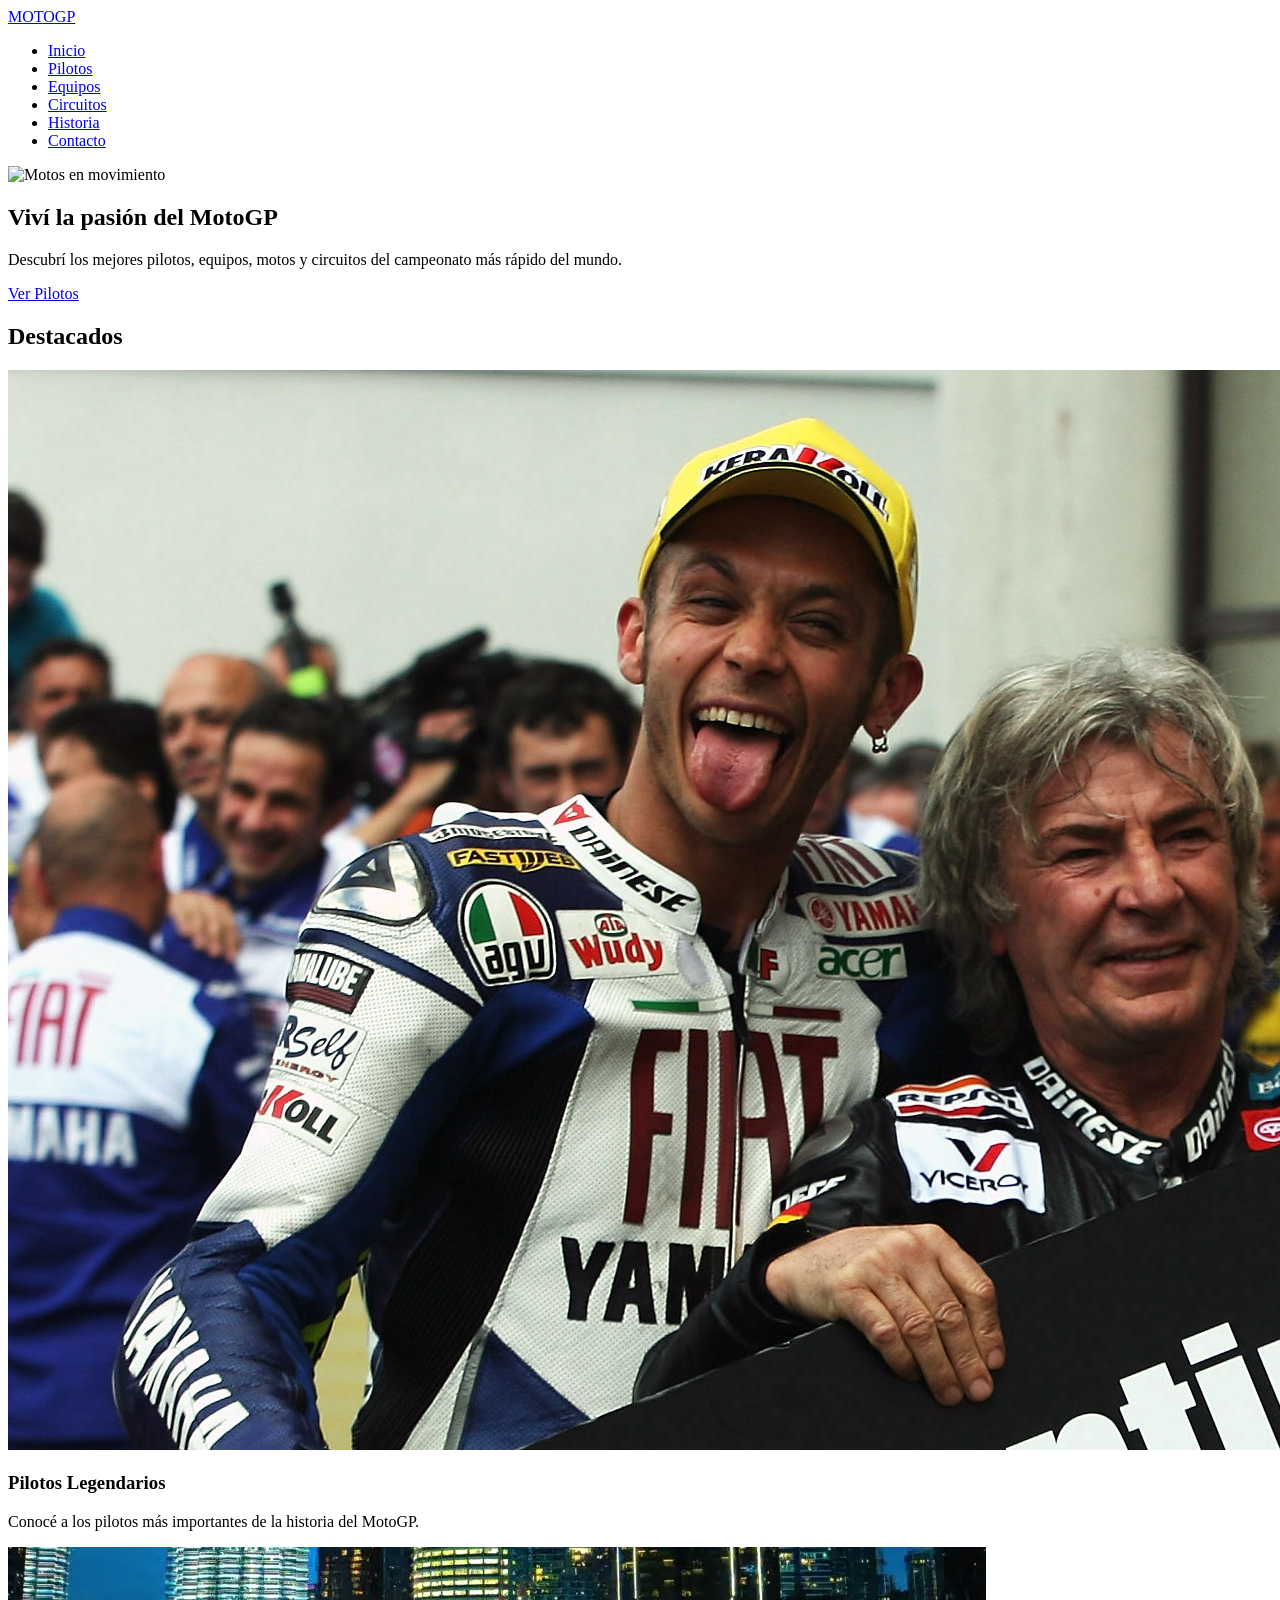
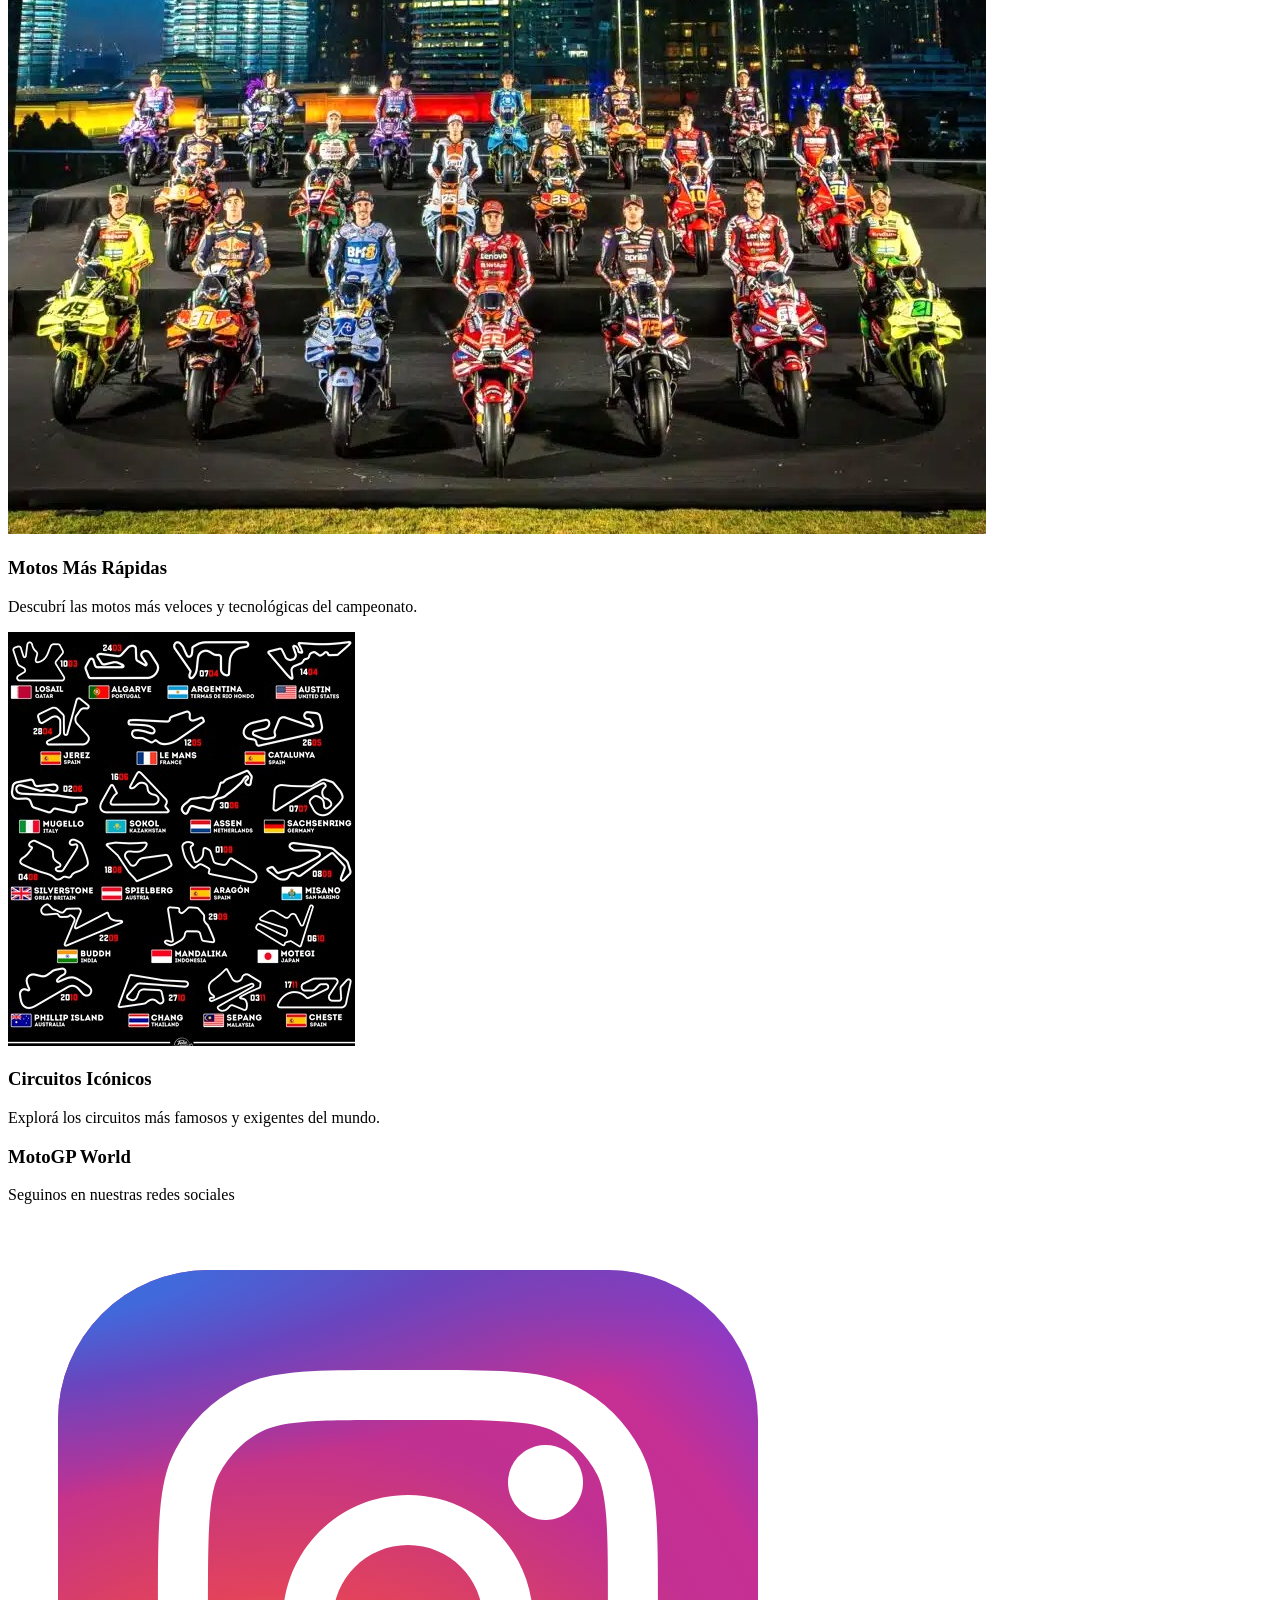
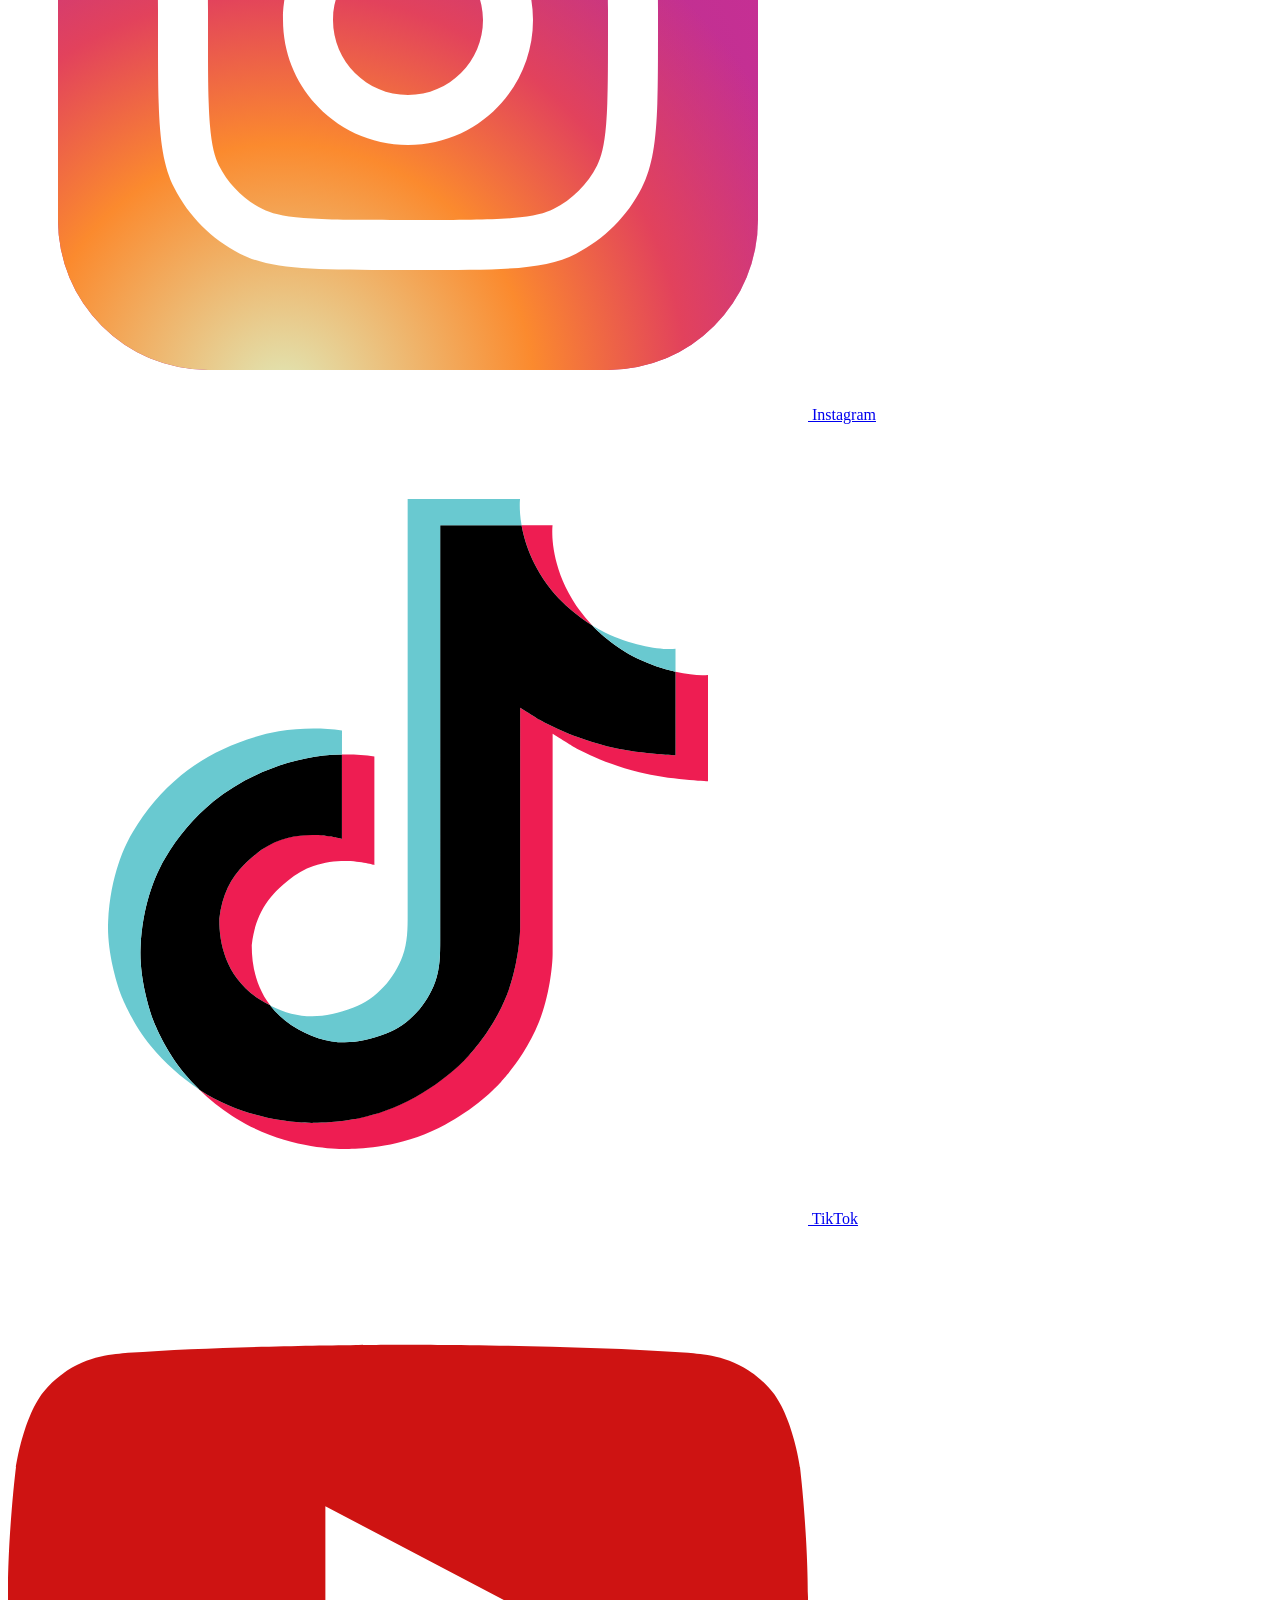
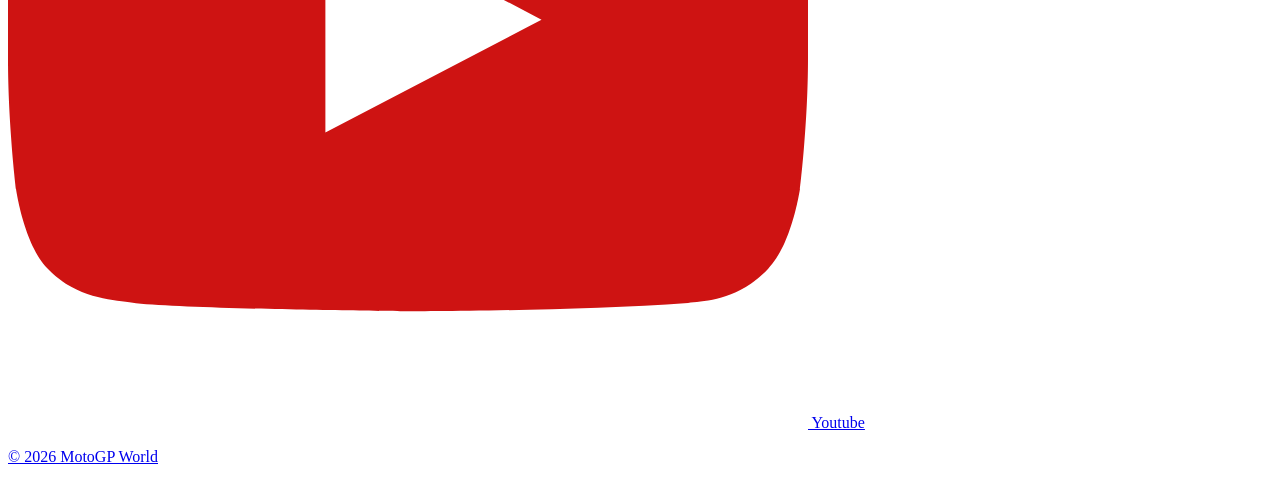
==== index.html @ 2fe09a64 "muevo archivos a la raiz" ====
<!DOCTYPE html>
<html lang="es">
<head>
  <meta charset="UTF-8">
  <meta name="viewport" content="width=device-width, initial-scale=1.0">
  <title>MotoGP World</title>

  <link rel="preconnect" href="https://fonts.googleapis.com">
  <link rel="preconnect" href="https://fonts.gstatic.com" crossorigin>
  <link href="https://fonts.googleapis.com/css2?family=Bebas+Neue&family=Oswald:wght@300;400;500;600&display=swap" rel="stylesheet">

  <link rel="stylesheet" href="./css/style.css">

  <link rel="stylesheet" href="./css/home.css">
</head>
<body>

  <header>
    <nav class="navbar">
      <div class="logo">
        <a href="index.html">
          <span class="logo-red">MOTO</span><span class="logo-white">GP</span>
        </a>
      </div>

      <ul class="nav-links">
        <li><a href="index.html">Inicio</a></li>
        <li><a href="pilotos.html">Pilotos</a></li>
        <li><a href="equipos.html">Equipos</a></li>
        <li><a href="circuitos.html">Circuitos</a></li>
        <li><a href="historia.html">Historia</a></li>
        <li><a href="contacto.html">Contacto</a></li>
      </ul>
    </nav>
  </header>

  <main>

    <section class="hero">
      <div class="hero-content">
        <img src="./img/GifHero.gif" alt="Motos en movimiento" class="hero-gif">
        <h1>Viví la pasión del MotoGP</h1>

        <p>
          Descubrí los mejores pilotos, equipos, motos y circuitos
          del campeonato más rápido del mundo.
        </p>

        <a href="pilotos.html" class="hero-button">Ver Pilotos</a>
      </div>
    </section>

    <section class="destacados">
      <h2>Destacados</h2>

      <div class="cards-container">

        <div class="card">
          <img src="./img/legendario.jpg" alt="Piloto MotoGP">
          <h3>Pilotos Legendarios</h3>
          <p>Conocé a los pilotos más importantes de la historia del MotoGP.</p>
        </div>

        <div class="card">
          <img src="./img/motosrapidas.jpg" alt="Moto de MotoGP">
          <h3>Motos Más Rápidas</h3>
          <p>Descubrí las motos más veloces y tecnológicas del campeonato.</p>
        </div>

        <div class="card">
          <img src="./img/circuitosiconic.jpg" alt="Circuito de MotoGP">
          <h3>Circuitos Icónicos</h3>
          <p>Explorá los circuitos más famosos y exigentes del mundo.</p>
        </div>

      </div>
    </section>

  </main>

  <footer>
    <div class="footer-content">
      <h3>MotoGP World</h3>
      <p>Seguinos en nuestras redes sociales</p>

      <div class="footer-links">
        <a href=https://www.instagram.com/motogp/
        >
          <img src="./img/instagram.svg" alt="Instagram" class="social-icon">
          Instagram


        <a href=https://www.tiktok.com/@motogp
        >
          <img src="./img/tiktok.svg" alt="TikTok" class="social-icon">
          TikTok

        <a href=https://www.youtube.com/user/MotoGP>
          <img src="./img/Youtube.svg" alt="Youtube" class="social-icon">
          Youtube

      </div>

      <p class="copyright">© 2026 MotoGP World </p>
    </div>
  </footer>

</body>
</html>
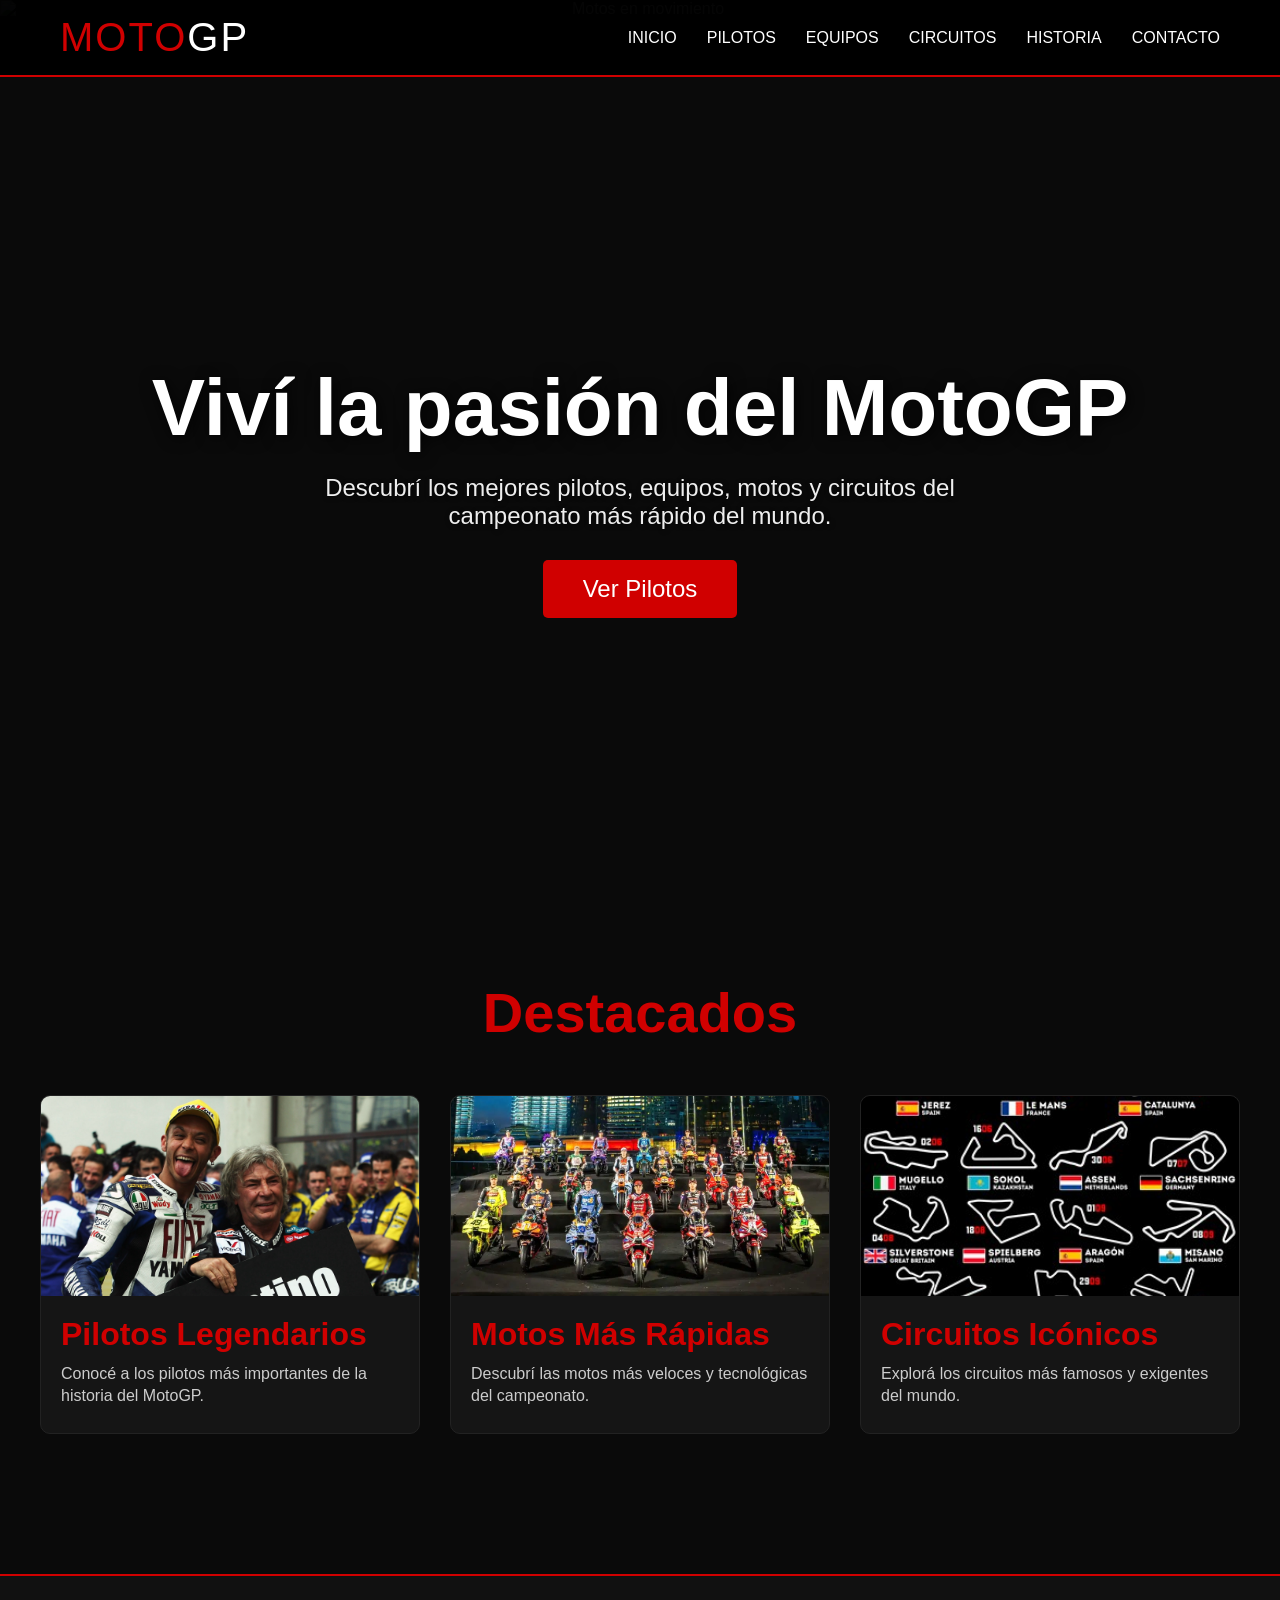
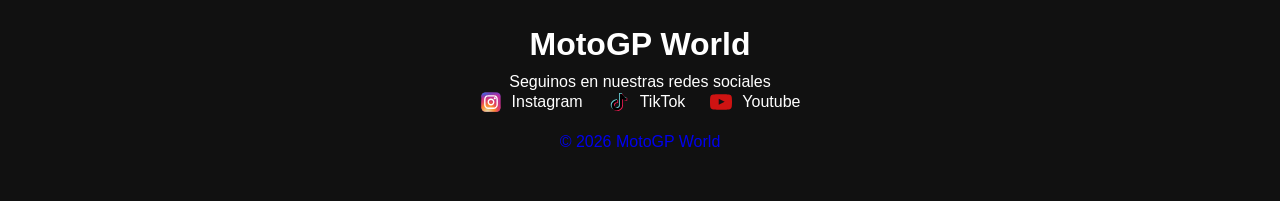
==== commit c1a56cb0: "organizacion final" ====
--- a/index.html
+++ b/index.html
@@ -9,9 +9,9 @@
   <link rel="preconnect" href="https://fonts.gstatic.com" crossorigin>
   <link href="https://fonts.googleapis.com/css2?family=Bebas+Neue&family=Oswald:wght@300;400;500;600&display=swap" rel="stylesheet">
 
-  <link rel="stylesheet" href="./css/style.css">
+  <link rel="stylesheet" href="css/style.css">
 
-  <link rel="stylesheet" href="./css/home.css">
+  <link rel="stylesheet" href="css/home.css">
 </head>
 <body>
 
@@ -38,7 +38,7 @@
 
     <section class="hero">
       <div class="hero-content">
-        <img src="./img/GifHero.gif" alt="Motos en movimiento" class="hero-gif">
+        <img src="img/GifHero.gif" alt="Motos en movimiento" class="hero-gif">
         <h1>Viví la pasión del MotoGP</h1>
 
         <p>
@@ -56,19 +56,19 @@
       <div class="cards-container">
 
         <div class="card">
-          <img src="./img/legendario.jpg" alt="Piloto MotoGP">
+          <img src="img/legendario.jpg" alt="Piloto MotoGP">
           <h3>Pilotos Legendarios</h3>
           <p>Conocé a los pilotos más importantes de la historia del MotoGP.</p>
         </div>
 
         <div class="card">
-          <img src="./img/motosrapidas.jpg" alt="Moto de MotoGP">
+          <img src="img/motosrapidas.jpg" alt="Moto de MotoGP">
           <h3>Motos Más Rápidas</h3>
           <p>Descubrí las motos más veloces y tecnológicas del campeonato.</p>
         </div>
 
         <div class="card">
-          <img src="./img/circuitosiconic.jpg" alt="Circuito de MotoGP">
+          <img src="img/circuitosiconic.jpg" alt="Circuito de MotoGP">
           <h3>Circuitos Icónicos</h3>
           <p>Explorá los circuitos más famosos y exigentes del mundo.</p>
         </div>
@@ -92,11 +92,11 @@
 
         <a href=https://www.tiktok.com/@motogp
         >
-          <img src="./img/tiktok.svg" alt="TikTok" class="social-icon">
+          <img src="img/tiktok.svg" alt="TikTok" class="social-icon">
           TikTok
 
         <a href=https://www.youtube.com/user/MotoGP>
-          <img src="./img/Youtube.svg" alt="Youtube" class="social-icon">
+          <img src="img/Youtube.svg" alt="Youtube" class="social-icon">
           Youtube
 
       </div>
--- a/css/style.css
+++ b/css/style.css
@@ -0,0 +1,181 @@
+* {
+  margin: 0;
+  padding: 0;
+  box-sizing: border-box;
+}
+
+body {
+  background-color: #0a0a0a;
+  color: white;
+  font-family: 'Oswald', sans-serif;
+}
+
+img {
+  width: 100%;
+  display: block;
+}
+
+ul {
+  list-style: none;
+}
+
+a {
+  text-decoration: none;
+}
+
+/* NAVBAR */
+.navbar {
+  position: fixed;
+  top: 0;
+  left: 0;
+  width: 100%;
+  display: flex;
+  justify-content: space-between;
+  align-items: center;
+  padding: 15px 60px;
+  background-color: rgba(0, 0, 0, 0.95);
+  border-bottom: 2px solid #d00000;
+  z-index: 1000;
+}
+
+.logo a {
+  font-family: 'Bebas Neue', sans-serif;
+  font-size: 2.5rem;
+  letter-spacing: 2px;
+}
+
+.logo-red { color: #d00000; }
+.logo-white { color: white; }
+
+.nav-links { display: flex; gap: 30px; }
+.nav-links a { color: white; text-transform: uppercase; transition: 0.3s; }
+.nav-links a:hover { color: #d00000; }
+
+
+.page-banner {
+  text-align: center;
+  padding: 160px 20px 80px;
+  background: linear-gradient(to bottom, #1a1a1a, #0a0a0a);
+}
+
+.page-banner h1 {
+  font-family: 'Bebas Neue', sans-serif;
+  font-size: 4rem;
+  color: #d00000;
+  margin-bottom: 15px;
+}
+
+
+.pilots-container,
+.teams-container {
+  display: grid;
+  grid-template-columns: repeat(auto-fit, minmax(280px, 1fr)); /* Esto hace que entren varias por fila */
+  gap: 30px;
+  padding: 60px;
+  max-width: 1400px;
+  margin: 0 auto;
+}
+
+.pilot-card,
+.team-card {
+  background-color: #151515;
+  border-radius: 15px;
+  overflow: hidden;
+  transition: transform 0.3s ease;
+  border: 1px solid #222;
+}
+
+.pilot-card:hover,
+.team-card:hover {
+  transform: translateY(-10px);
+  box-shadow: 0 10px 30px rgba(208, 0, 0, 0.3);
+}
+
+.pilot-card img,
+.team-card img {
+  height: 250px;
+  object-fit: cover;
+}
+
+.pilot-card h2,
+.team-card h2 {
+  font-family: 'Bebas Neue', sans-serif;
+  font-size: 2rem;
+  color: #d00000;
+  padding: 20px 20px 10px;
+}
+
+.pilot-card p,
+.team-card p {
+  padding: 0 20px 25px;
+  color: #cccccc;
+}
+
+
+footer {
+  background-color: #111;
+  padding: 50px 20px;
+  text-align: center;
+  margin-top: 60px;
+  border-top: 2px solid #d00000;
+}
+
+.footer-content h3 {
+  font-family: 'Bebas Neue', sans-serif;
+  font-size: 2rem;
+  margin-bottom: 10px;
+}
+
+.footer-links {
+  display: flex;
+  justify-content: center;
+  gap: 25px;
+  margin-bottom: 20px;
+  flex-wrap: wrap; 
+}
+
+.footer-links a {
+  color: white;
+  display: flex;
+  align-items: center; 
+  gap: 10px; 
+  transition: 0.3s;
+}
+
+.footer-links a:hover {
+  color: #d00000;
+}
+
+
+.social-icon {
+  width: 22px; 
+  height: 22px;
+  transition: 0.3s;
+}
+
+
+@media (max-width: 768px) {
+  .navbar {
+    flex-direction: row; /* Mantenemos la línea horizontal */
+    justify-content: space-between;
+    padding: 10px 15px; /* Bajamos los 60px a solo 15px para ganar mucho espacio */
+  }
+
+  .logo a {
+    font-size: 1.5rem; /* Achicamos el logo para que no ocupe media pantalla */
+  }
+
+  .nav-links {
+    display: flex;
+    flex-direction: row; /* Los links siguen uno al lado del otro */
+    gap: 10px;          /* Achicamos el espacio entre links (de 30px a 10px) */
+  }
+
+  .nav-links a {
+    font-size: 0.8rem;  /* Letra más chica para que todos los links entren */
+    letter-spacing: 0;  /* Quitamos espacio entre letras si lo tenías */
+  }
+
+  .page-banner h1 { font-size: 3rem; }
+  .pilots-container, .teams-container { padding: 30px 20px; }
+}
--- a/css/home.css
+++ b/css/home.css
@@ -0,0 +1,132 @@
+/* HERO SECTION */
+.hero {
+  height: 100vh; 
+  display: flex;
+  align-items: center;
+  justify-content: center;
+  text-align: center;
+  position: relative; 
+  overflow: hidden;   
+  padding-top: 80px; 
+}
+
+.hero-gif {
+  position: absolute;
+  top: 0;
+  left: 0;
+  width: 100%;
+  height: 100%;
+  object-fit: cover; 
+  z-index: -1;       
+  filter: brightness(0.4); 
+}
+
+.hero-content {
+  z-index: 1; 
+  padding: 0 20px;
+}
+
+.hero-content h1 {
+  font-family: 'Bebas Neue', sans-serif;
+  font-size: 5rem;
+  color: white;
+  margin-bottom: 20px;
+  text-shadow: 2px 2px 15px rgba(0,0,0,0.8); 
+}
+
+.hero-content p {
+  font-size: 1.5rem;
+  max-width: 700px;
+  margin: 0 auto 30px;
+  color: #eee;
+  text-shadow: 1px 1px 5px rgba(0,0,0,0.5);
+}
+
+.hero-button {
+  display: inline-block;
+  padding: 15px 40px;
+  background-color: #d00000;
+  color: white;
+  font-family: 'Bebas Neue', sans-serif;
+  font-size: 1.5rem;
+  transition: 0.3s;
+  border-radius: 5px;
+  text-decoration: none;
+}
+
+.hero-button:hover {
+  background-color: white;
+  color: #d00000;
+  transform: scale(1.05);
+}
+
+/* SECCIÓN DESTACADOS */
+.destacados {
+  padding: 80px 20px;
+  background-color: #0a0a0a; 
+  position: relative;
+  z-index: 5; 
+}
+
+.destacados h2 {
+  text-align: center;
+  font-family: 'Bebas Neue', sans-serif;
+  font-size: 3.5rem;
+  color: #d00000;
+  margin-bottom: 50px;
+}
+
+.cards-container {
+  display: grid;
+  grid-template-columns: repeat(auto-fit, minmax(300px, 1fr));
+  gap: 30px;
+  max-width: 1200px;
+  margin: 0 auto;
+}
+
+
+.card {
+  background-color: #151515;
+  border-radius: 10px;
+  overflow: hidden;
+  border: 1px solid #222;
+  transition: 0.3s;
+  text-decoration: none; 
+  display: block;
+  color: inherit;
+}
+
+.card:hover {
+  transform: translateY(-10px);
+  border-color: #d00000;
+  box-shadow: 0 10px 20px rgba(208, 0, 0, 0.2);
+}
+
+.card img {
+  width: 100%;
+  height: 200px;
+  object-fit: cover;
+}
+
+.card h3 {
+  font-family: 'Bebas Neue', sans-serif;
+  font-size: 2rem;
+  color: #d00000;
+  padding: 20px 20px 10px;
+}
+
+.card p {
+  padding: 0 20px 25px;
+  color: #ccc;
+  line-height: 1.4;
+}
+
+/* RESPONSIVE CELULAR */
+@media (max-width: 768px) {
+  .hero-content h1 {
+    font-size: 3rem;
+  }
+  .hero-content p {
+    font-size: 1.2rem;
+  }
+}
